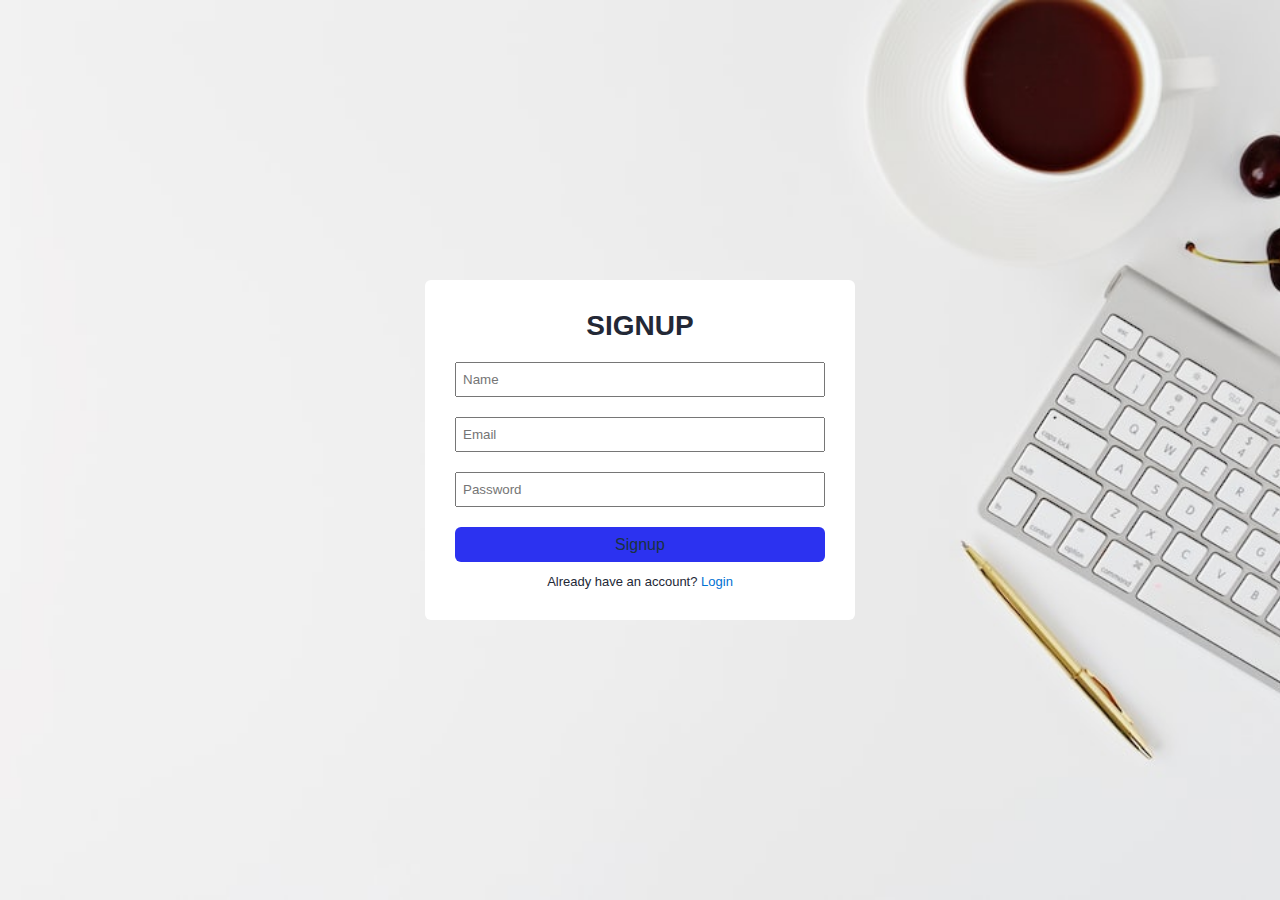
==== signup.html @ 19044c0a "added login and signup" ====
<!DOCTYPE html>
<html lang="en">
<head>
    <meta charset="UTF-8">
    <meta name="viewport" content="width=device-width, initial-scale=1.0">
    <title>Signup</title>
    <link href="signup.css" rel="stylesheet" >

</head>
<body>
    <section class="container forms">
        <div class="signup form">
            <div class="form-content">
                <header>SIGNUP</header>
                <form action="#">
                    <div class="input-field">
                        <input type="name" placeholder="Name" class="text">
                    </div>
                    <div class="input-field">
                        <input type="email" placeholder="Email" class="input">
                    </div>
                    <div class="input-field">
                        <input type="password" placeholder="Password" class="text">
                        
                    </div>
                    
                        
                    </div>


                    <div class="button-field">
                       <button>Signup</button>
                    </div>
                    <div class="form-link">
                        <span>Already have an account? <a href="./Login.html" class="login-link">Login</a></span>
                    </div>
                    
                    

                </form>


        </div>
        
                    
        


    </section>
    
</body>
</html>
---- signup.css ----
*{
    margin: 0;
    padding:0 ;
    box-sizing: border-box;
    font-family: 'Popins',sans-serif;

}
.container{
    height: 100vh;
    width: 100%;
    display: flex;
    align-items: center;
    justify-content: center;
    background-color: #c71585;
    background-image: url("bgimage.jpg");
    background-size: cover;
}
.form{

    max-width: 430px;
    width: 100%;
    padding: 30px;
    border-radius: 6px;
    background: #fff;
}


header{
    font-size: 28px;
    font-weight: 600;
    color: #232836;
    text-align: center;
}


.input-field{
    height: 100%;
    width: 100%;
    margin-top: 20px;
}

input.text{
    height: 35px;
    width: 100%;
}

input{
    height: 35px;
    width: 100%;
    padding: 6px;
}
.input::placeholder{
    padding-top: 10px;
}
button{
    height: 35px;
    width: 100%;
    border: none;
    font-size: 16px;
    font-weight: 400;
    border-radius: 6px;
    color: #1a3141;
    margin-top: 20px;
    background: #2c32f0;
}

button:hover{
    background:#3199d5;
}

.form-link{
    text-align: center;
    margin-top: 10px;
}

.form-link span,
.form-link a{
    font-size: 13px;
    font-weight: 400;
    color: #232836;
}
.form a{
    color: #0171d3;
    text-decoration: none;
}
.form a :hover{
    text-decoration: underline;
}
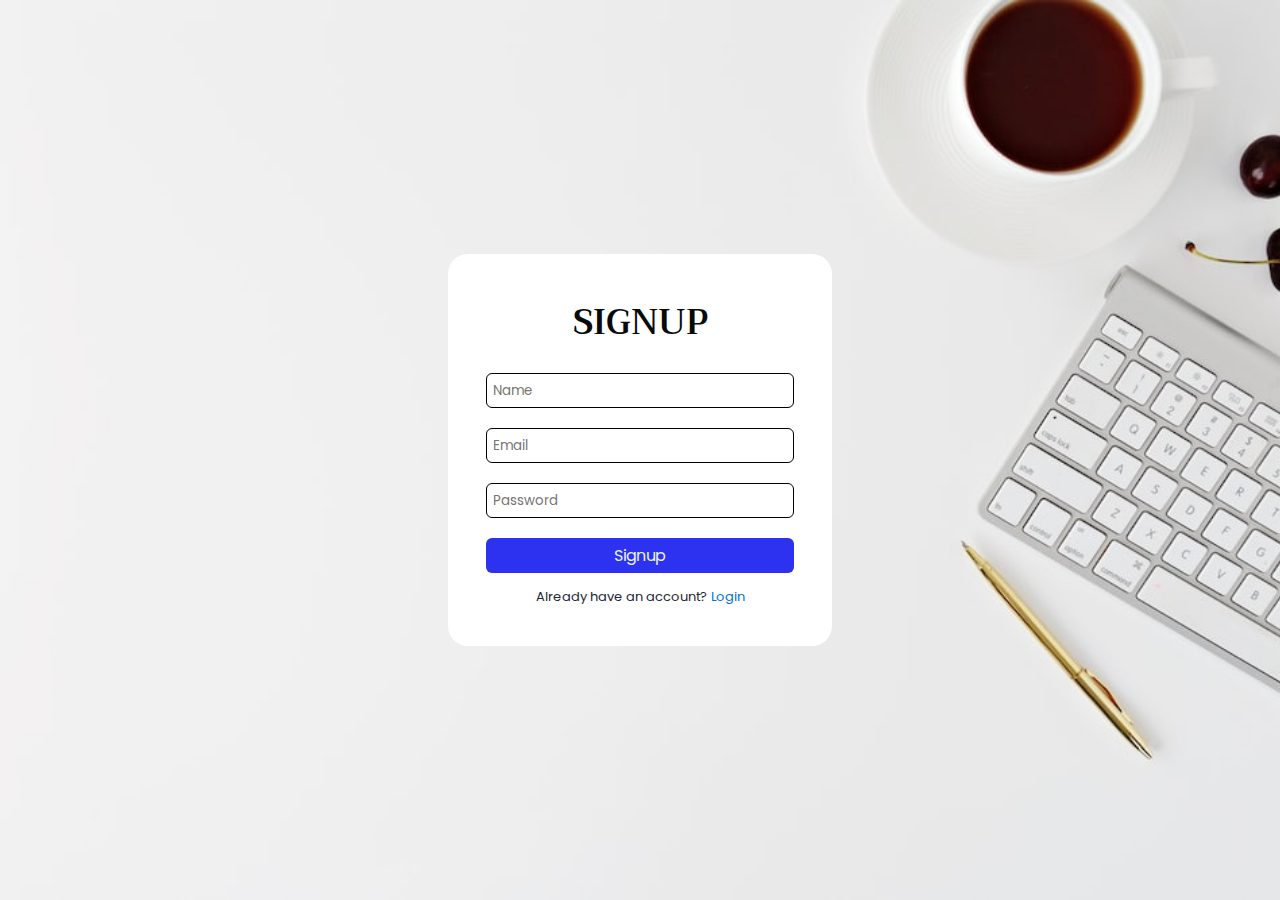
==== commit 09f1890a: "Changes in HTML and CSS changes" ====
--- a/signup.html
+++ b/signup.html
@@ -4,7 +4,8 @@
     <meta charset="UTF-8">
     <meta name="viewport" content="width=device-width, initial-scale=1.0">
     <title>Signup</title>
-    <link href="signup.css" rel="stylesheet" >
+    <link href="signup.css" rel="stylesheet">
+    <script src="login-signup.js"></script>
 
 </head>
 <body>
@@ -14,38 +15,23 @@
                 <header>SIGNUP</header>
                 <form action="#">
                     <div class="input-field">
-                        <input type="name" placeholder="Name" class="text">
+                        <input type="name" placeholder="Name" class="text" id="username">
                     </div>
                     <div class="input-field">
-                        <input type="email" placeholder="Email" class="input">
+                        <input type="email" placeholder="Email" class="input" id="signup-username">
                     </div>
                     <div class="input-field">
-                        <input type="password" placeholder="Password" class="text">
-                        
-                    </div>
-                    
-                        
+                        <input type="password" placeholder="Password" class="input" id="signup-password">
+
+                    <div class="button-field">
+                       <button onclick="signup()">Signup</button>
                     </div>
 
-
-                    <div class="button-field">
-                       <button>Signup</button>
-                    </div>
                     <div class="form-link">
                         <span>Already have an account? <a href="./Login.html" class="login-link">Login</a></span>
                     </div>
-                    
-                    
-
                 </form>
-
-
         </div>
-        
-                    
-        
-
-
     </section>
     
 </body>
--- a/signup.css
+++ b/signup.css
@@ -1,8 +1,9 @@
-*{
-    margin: 0;
+@import url('https://fonts.googleapis.com/css2?family=Josefin+Sans:ital,wght@0,100;0,200;0,400;1,600&family=Poppins:wght@100;200;300;400;600;900&display=swap');
+@import url('https://fonts.googleapis.com/css2?family=Trirong:wght@300;400&display=swap');
+*{  margin: 0;
     padding:0 ;
     box-sizing: border-box;
-    font-family: 'Popins',sans-serif;
+    font-family: 'Poppins',sans-serif;
 
 }
 .container{
@@ -11,24 +12,25 @@
     display: flex;
     align-items: center;
     justify-content: center;
-    background-color: #c71585;
+    background-color: #ffffff;
     background-image: url("bgimage.jpg");
     background-size: cover;
 }
 .form{
 
-    max-width: 430px;
+    max-width: 30%;
     width: 100%;
-    padding: 30px;
-    border-radius: 6px;
+    padding: 3%;
+    border-radius: 20px;
     background: #fff;
 }
 
 
 header{
-    font-size: 28px;
+    font-family: 'Trirong', sans-serif;
+    font-size: 35px;
     font-weight: 600;
-    color: #232836;
+    color: #080a09;
     text-align: center;
 }
 
@@ -43,11 +45,16 @@
     height: 35px;
     width: 100%;
 }
+.input:focus{
+    outline: none;
+}
 
 input{
     height: 35px;
     width: 100%;
     padding: 6px;
+    border-radius: 6px;
+    border: 1px solid;
 }
 .input::placeholder{
     padding-top: 10px;
@@ -59,9 +66,10 @@
     font-size: 16px;
     font-weight: 400;
     border-radius: 6px;
-    color: #1a3141;
+    color: #ebf1f5;
     margin-top: 20px;
     background: #2c32f0;
+    cursor: pointer;
 }
 
 button:hover{
@@ -86,5 +94,3 @@
 .form a :hover{
     text-decoration: underline;
 }
-
-
